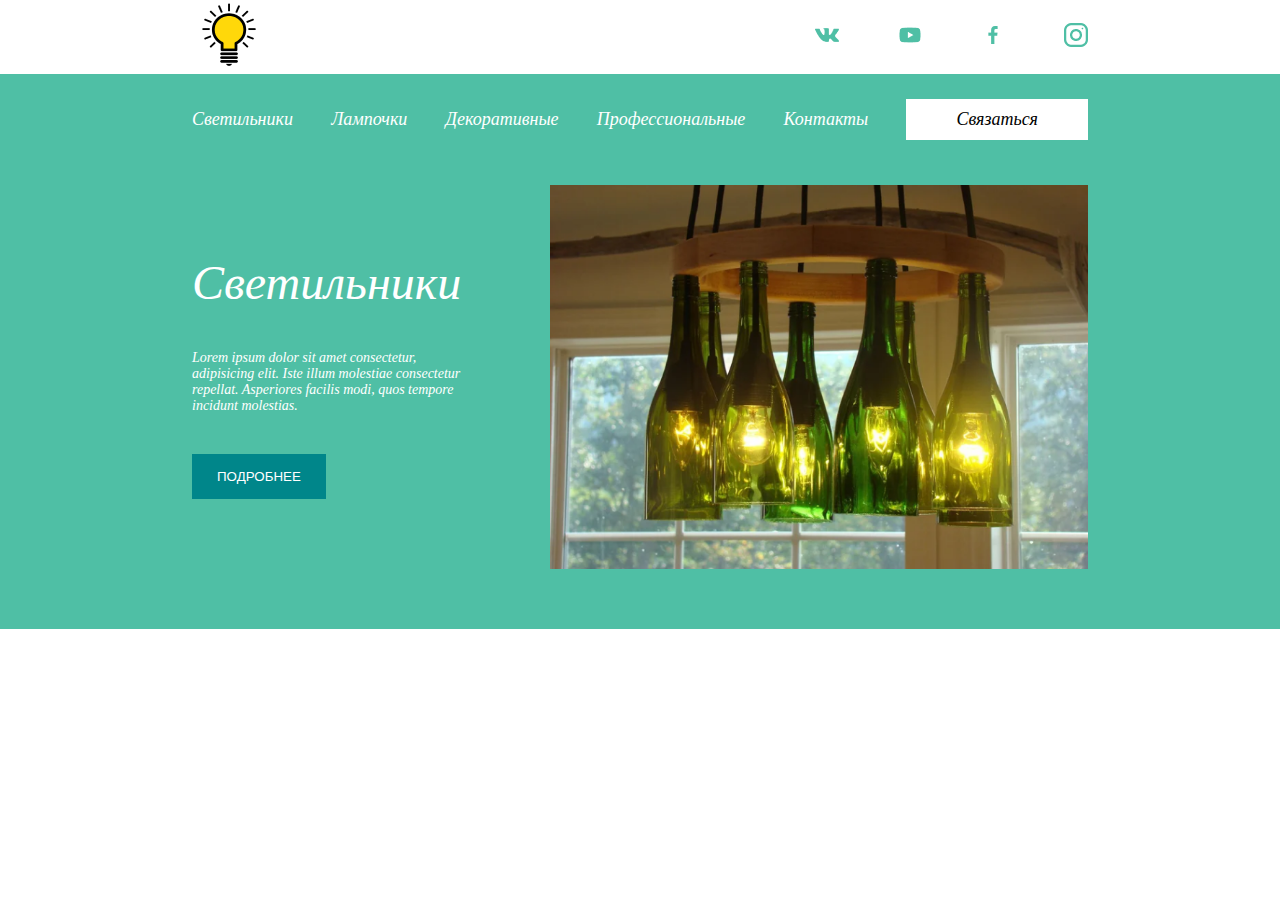
==== project.6/index.html @ 1a89e46d "all projects FE" ====
<!DOCTYPE html>
<html lang="en">
<head>
    <meta charset="UTF-8">
    <meta http-equiv="X-UA-Compatible" content="IE=edge">
    <meta name="viewport" content="width=device-width, initial-scale=1.0">
    <title>Lamp</title>
    <link rel="stylesheet" href="./style/style.css">
    <link rel="stylesheet" href="./style/media.css">
</head>
<body>
    <header>
        <div class="wrapper header-wrapper">
            <img class="logo" src="./imeges/logo.png" alt="">
            <div class="header-icons">
                <img src="./imeges/vk.png" alt="" class="header-icons">
                <img src="./imeges/youtube.png" alt="" class="header-icons">
                <img src="./imeges/facebook.png" alt="" class="header-icons">
                <img src="./imeges/instagram.png" alt="" class="header-icons">
            </div>
        </div>
    </header>
    <section class="intro">
        <div class="wrapper intro-wrapper">
            <nav class="intro-nav">
                <a href="#" class="nav-link">Светильники</a>
                <a href="#" class="nav-link">Лампочки</a>
                <a href="#" class="nav-link">Декоративные</a>
                <a href="#" class="nav-link">Профессиональные</a>
                <a href="#" class="nav-link">Контакты</a>
                <a href="tel:+380964505958" class="nav-link">Связаться</a>
            </nav>
            <div class="intro-info">
                <div class="intro-text">
                    <h1 class="intro-title">Светильники</h1>
                    <p class="intro-descr">Lorem ipsum dolor sit amet consectetur, adipisicing elit. Iste illum molestiae consectetur
                        repellat. Asperiores facilis modi, quos tempore incidunt molestias.</p>
                        <button class="intro-btn">Подробнее</button>
                </div>
                <img src="./imeges/botles.png" alt="" class="intro-img">
            </div>
        </div>

    </section>
</body>
</html>
---- project.6/style/style.css ----
* {
    margin: 0;
    padding: 0;
    box-sizing: border-box;
}
.wrapper {
    width: 70%;
    margin: auto;
}
.header-wrapper {
    display: flex;
    justify-content: space-between;
    align-items: center;
}
.header-icons:not(:last-child) {
    margin-right: 55px;
}
.intro {
    background-color: #4FBFA5;
    padding: 25px 0 60px;
}
.intro-nav {
    display: flex;
    justify-content: space-between;
    align-items: center;
    margin-bottom: 45px;
}
.nav-link {
    text-decoration: none;
    font-size: 18px;
    font-style: italic;
    color: white;
}
.nav-link:last-child {
    background-color: white;
    color: black;
    padding: 10px 50px;
}
.intro-info {
    display: flex;
    justify-content: space-between;
    align-items: center;
    color: white;
}
.intro-img {
    width: 60%;
}
.intro-text {
    width: 30%;
    font-style: italic;
}
.intro-title {
    font-weight: 400;
    font-size: 48px;
}
.intro-descr {
    font-size: 14px;
    margin: 40px 0;
}
.intro-btn {
    padding: 15px 25px;
    background-color: #00868A;
    text-transform: uppercase;
    border: none;
    outline: none;
    color: white;
}
---- project.6/style/media.css ----
@media ( max-width: 511px) {
.header-wrapper {
    width: 80%;
}
.header-icons:not(last-child) {
    margin-right: 20px;
    
}
}
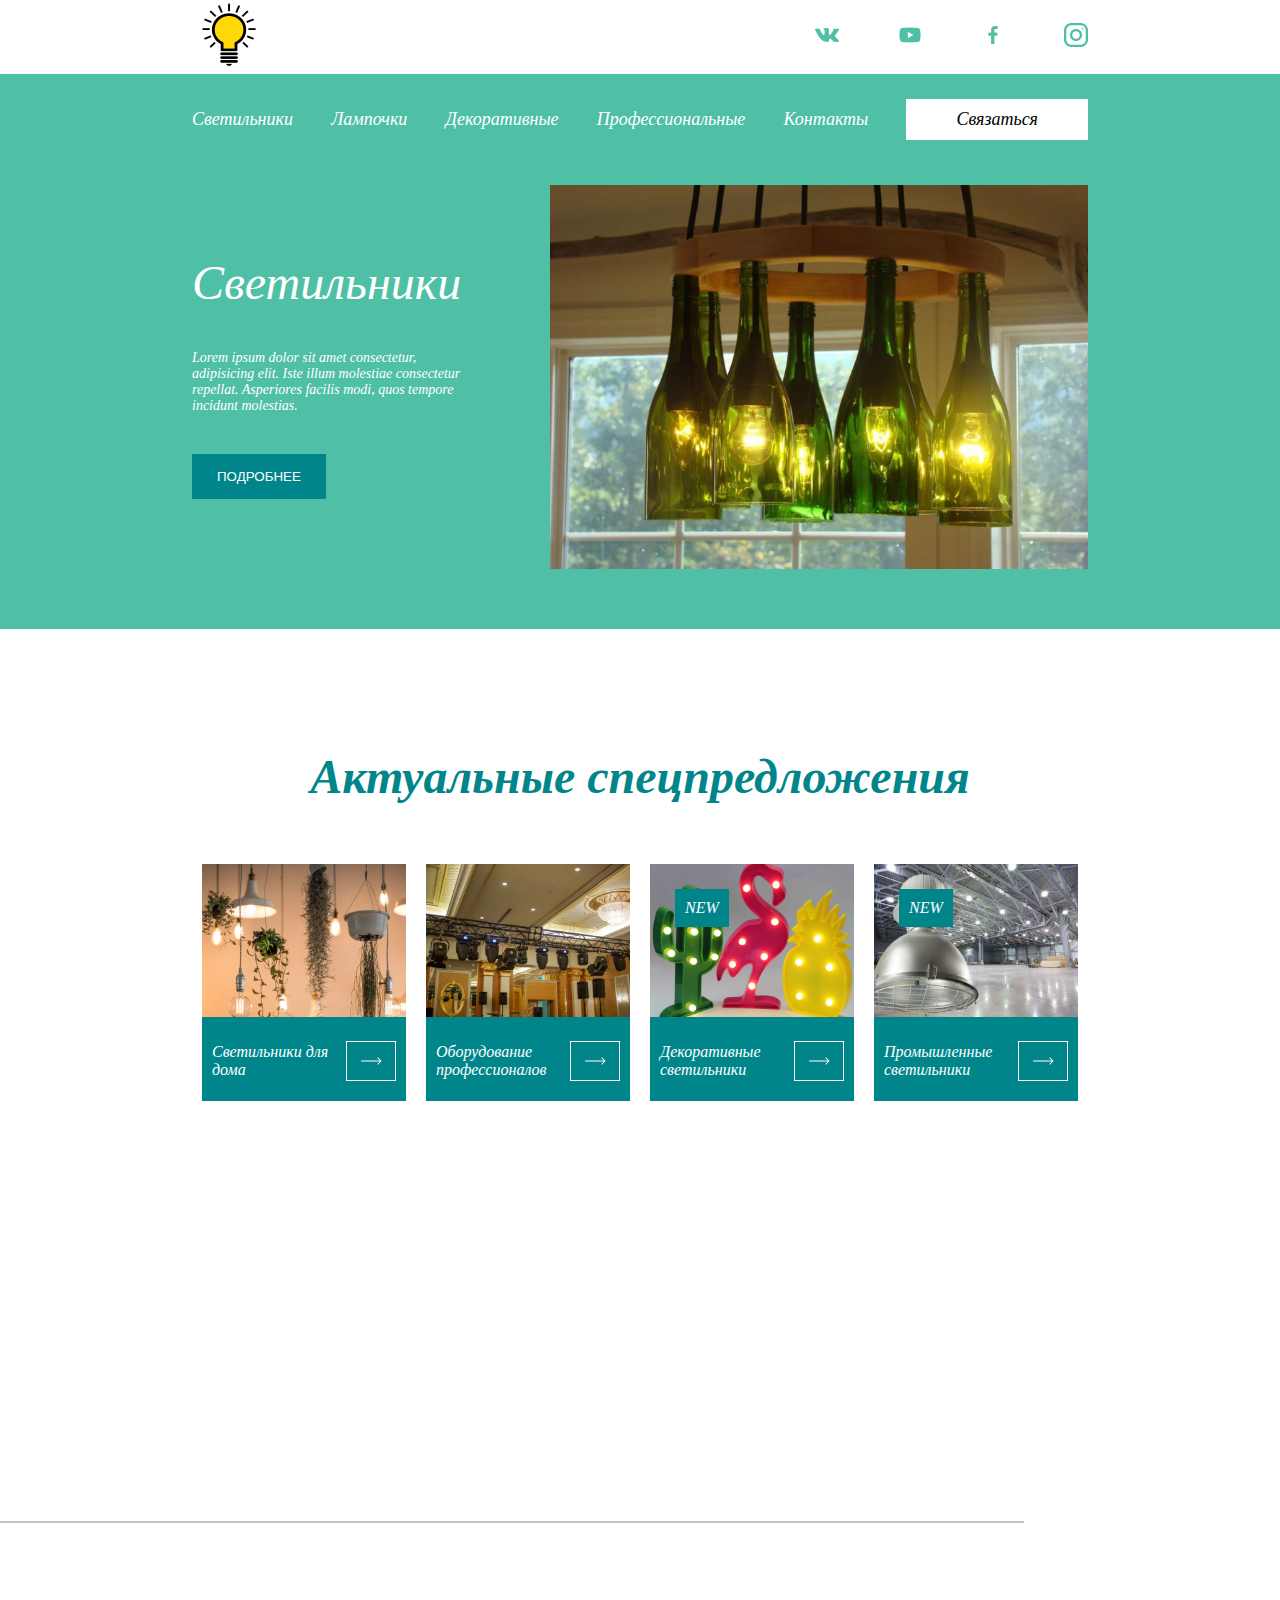
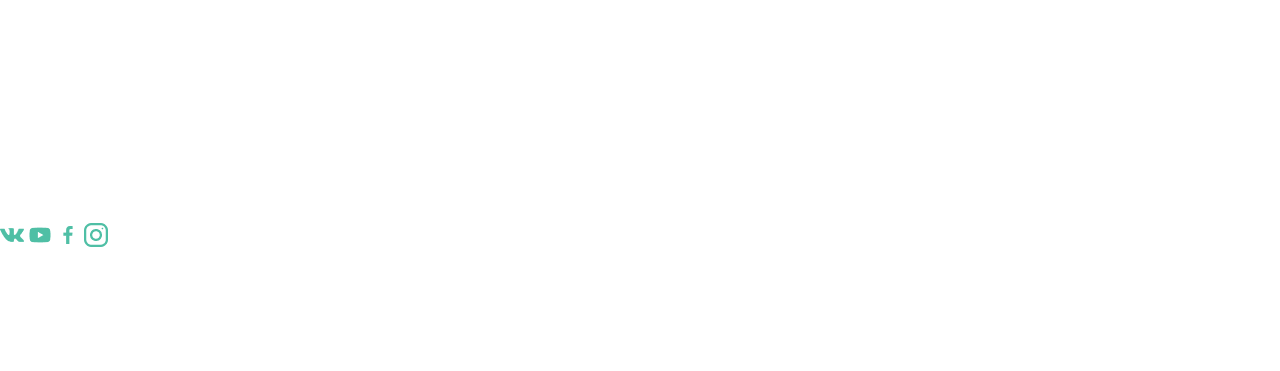
==== commit e2f18751: "project6" ====
--- a/project.6/index.html
+++ b/project.6/index.html
@@ -28,7 +28,7 @@
                 <a href="#" class="nav-link">Декоративные</a>
                 <a href="#" class="nav-link">Профессиональные</a>
                 <a href="#" class="nav-link">Контакты</a>
-                <a href="tel:+380964505958" class="nav-link">Связаться</a>
+                <a href="tel:+380964505958" class="nav-link btn">Связаться</a>
             </nav>
             <div class="intro-info">
                 <div class="intro-text">
@@ -40,7 +40,57 @@
                 <img src="./imeges/botles.png" alt="" class="intro-img">
             </div>
         </div>
+    </section>
 
+    <!-- Новый блок (Актуальные Спецпредложения) -->
+    <section class="intro-end">
+        <h2 class="intro-order-title">Актуальные спецпредложения</h2>
+        <div class="intro-order-wrapper">
+
+            <div class="intro-order-item">
+                <img class="intro-order-item-image" src="./imeges/item1.png" alt="">
+                <div class="intro-order-item-title-wrapper">
+                    <p class="intro-order-item-title">Светильники для дома</p>
+                    <img src="./imeges/arrow.png" alt="">
+                </div>
+            </div>
+
+            <div class="intro-order-item">
+                <img class="intro-order-item-image" src="./imeges/item2.png" alt="">
+                <div class="intro-order-item-title-wrapper">
+                    <p class="intro-order-item-title">Оборудование профессионалов</p>
+                    <img src="./imeges/arrow.png" alt="">
+                </div>
+            </div>
+
+            <div class="intro-order-item">
+                <p class="new">NEW</p>
+                <img class="intro-order-item-image" src="./imeges/item3.png" alt="">
+                <div class="intro-order-item-title-wrapper">
+                    <p class="intro-order-item-title">Декоративные светильники</p>
+                    <img src="./imeges/arrow.png" alt="">
+                </div>
+            </div>
+
+            <div class="intro-order-item">
+                <p class="new">NEW</p>
+                <img class="intro-order-item-image" src="./imeges/item4.png" alt="">
+                <div class="intro-order-item-title-wrapper">
+                    <p class="intro-order-item-title">Промышленные светильники</p>
+                    <img src="./imeges/arrow.png" alt="">
+                </div>
+            </div>
+
+        </div>
     </section>
+    <footer class="navigation-icons-end">
+        <div class="border-line"></div>
+        <div class="navigation-icons">
+            <img src="./imeges/vk.png" alt="">
+            <img src="./imeges/youtube.png" alt="">
+            <img src="./imeges/facebook.png" alt="">
+            <img src="./imeges/instagram.png" alt="">
+        </div>
+    </footer>
 </body>
 </html>--- a/project.6/style/style.css
+++ b/project.6/style/style.css
@@ -7,6 +7,8 @@
     width: 70%;
     margin: auto;
 }
+
+/* Header */
 .header-wrapper {
     display: flex;
     justify-content: space-between;
@@ -15,6 +17,9 @@
 .header-icons:not(:last-child) {
     margin-right: 55px;
 }
+/* Heder END */
+
+/* Intro block */
 .intro {
     background-color: #4FBFA5;
     padding: 25px 0 60px;
@@ -64,4 +69,78 @@
     border: none;
     outline: none;
     color: white;
+}
+/* (Актуальные Спецпредложения) */
+
+.intro-end {
+    padding: 120px 0;
+}
+
+.intro-order-title {
+    font-size: 48px;
+    text-align: center;
+    font-style: italic;
+    color: #00868A;
+    padding: 0 0 60px;
+}
+
+.intro-order-wrapper {
+    width: 70%;
+    margin: auto;
+    display: flex;
+    justify-content: space-between;
+}
+
+.intro-order-item {
+    width: 25%;
+    cursor: pointer;
+    margin: 0 10px;
+    background-color: #00868A;
+    color: white;
+    font-style: italic;
+}
+
+.intro-order-item-image {
+    width: 100%;
+}
+
+.intro-order-item-title-wrapper {
+    display: flex;
+    justify-content: space-evenly;
+    align-items: center;
+    padding: 20px 10px;
+}
+
+.new {
+    position: absolute;
+    margin: 25px;
+    padding: 10px;
+    background-color: #00868A;
+}
+
+.footer-p {
+    width: 70%;
+    text-align: center;
+    margin: 0 auto 20px;
+    padding: 40px;
+    border-radius: 20px;
+    text-shadow: 0px 0px 5px rgba(255, 255, 255, 1),
+        0px 0px 10px rgba(255, 255, 255, 1),
+        0px 0px 15px rgba(255, 255, 255, 1),
+        0px 0px 20px rgba(0, 134, 138, 1),
+        0px 0px 30px rgba(0, 134, 138, 1),
+        0px 0px 40px rgba(0, 134, 138, 1),
+        0px 0px 55px rgba(0, 134, 138, 1),
+        0px 0px 75px rgba(0, 134, 138, 1);
+}
+
+
+.navigation-icons-end {
+    margin: 120px 0;
+}
+.border-line {
+    width: 80%;
+    margin: 300px 0;
+    
+    border: 1px solid #C4C4C4;
 }--- a/project.6/style/media.css
+++ b/project.6/style/media.css
@@ -1,9 +1,49 @@
-@media ( max-width: 511px) {
-.header-wrapper {
-    width: 80%;
-}
-.header-icons:not(last-child) {
-    margin-right: 20px;
-    
-}
+@media ( max-width: 992px) {
+        /* header */
+    .header-wrapper {
+        width: 80%;
+    }
+    .header-icons:not(last-child) {
+        margin-right: 20px;
+    }
+    /* header end */
+    /* intro */
+    .intro-nav {
+        flex-wrap: wrap;
+    }
+    .nav-link {
+        margin-bottom: 10px;
+        margin-right: 10px;
+    }
+    .nav-link.btn {
+        margin-top: 20px;
+        width: 100%;
+        text-align: center;
+    }
+    .intro-img {
+        display: none;
+    }
+    .intro-text {
+        width: 100%;
+    }
+    .intro-order-wrapper {
+        width: 90%;
+        flex-direction: column;
+    }
+
+    .intro-order-item {
+        width: 100%;
+        margin: 10px auto;
+    }
+
+    .header-icons {
+        display: flex;
+        justify-content: space-between;
+        width: 70%;
+    }
+
+    .header-icons img:not(:first-child) {
+        padding-left: 0;
+    }
+
 }